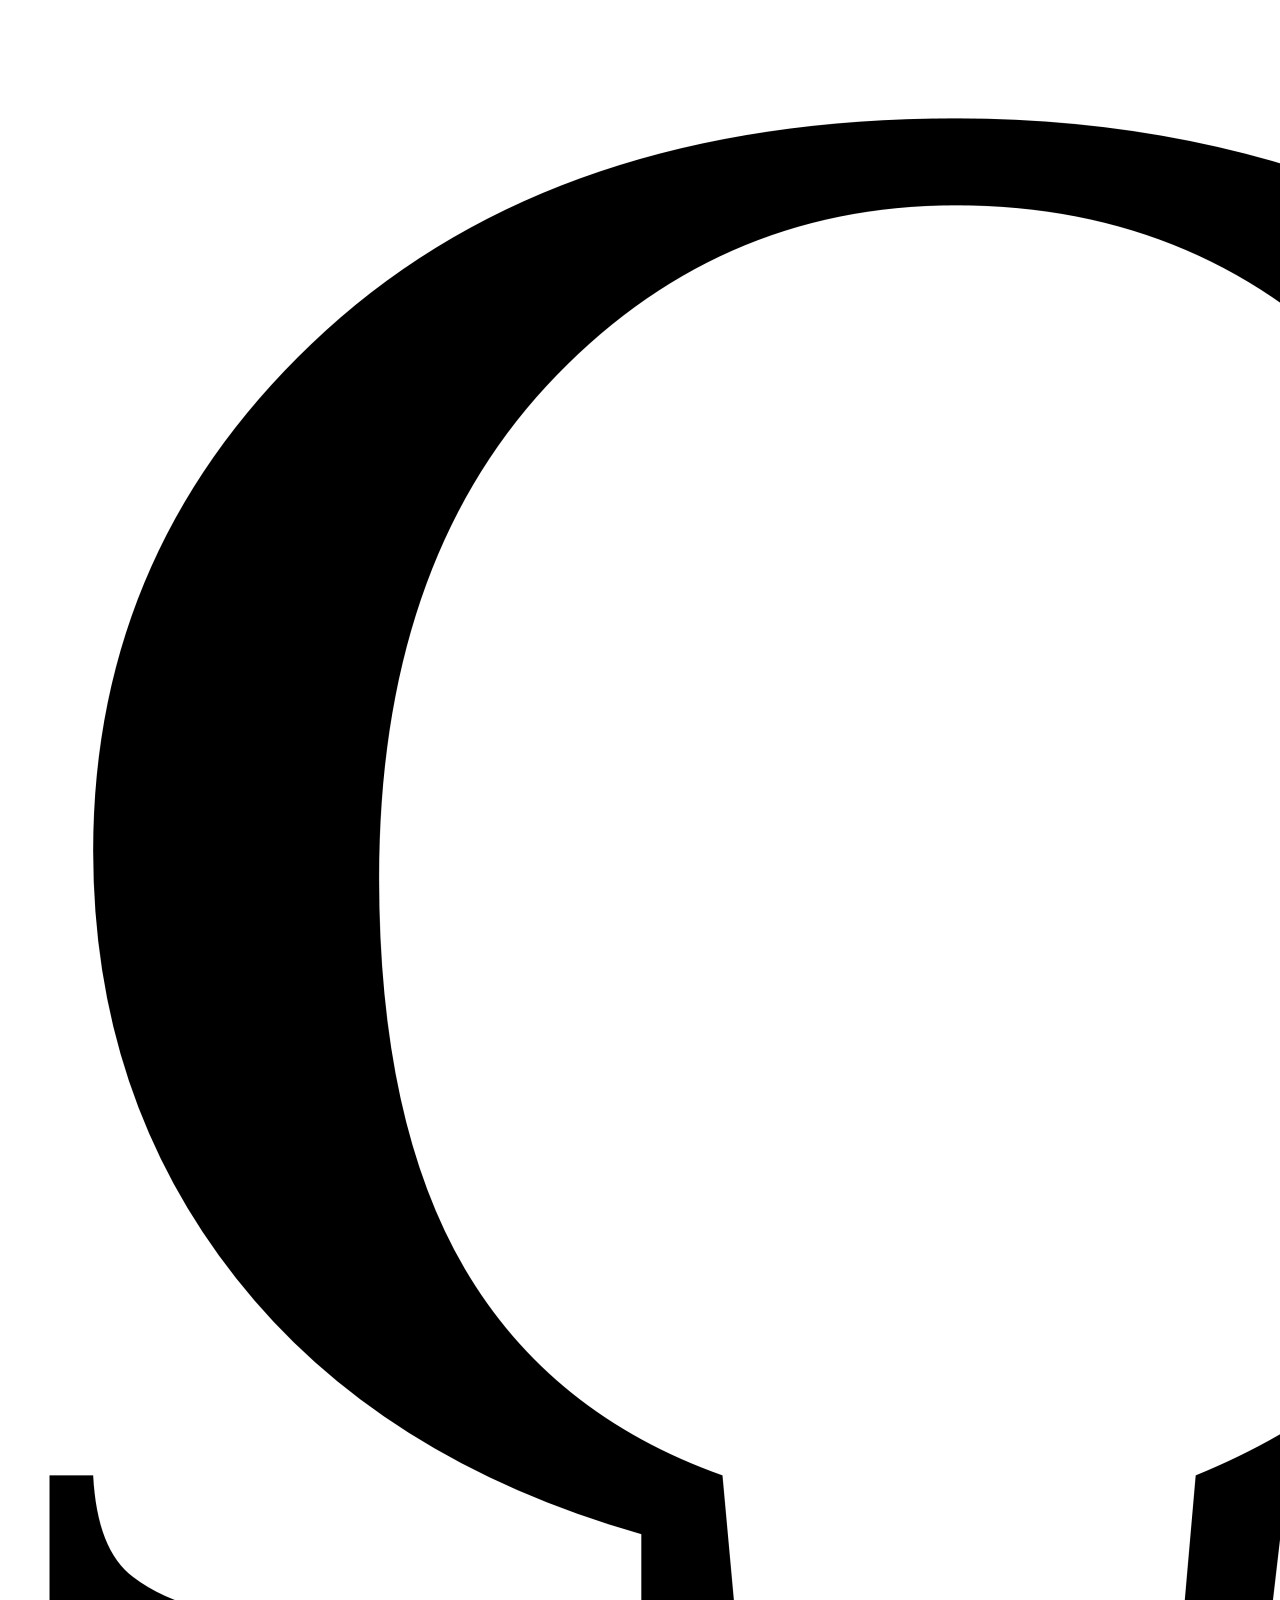
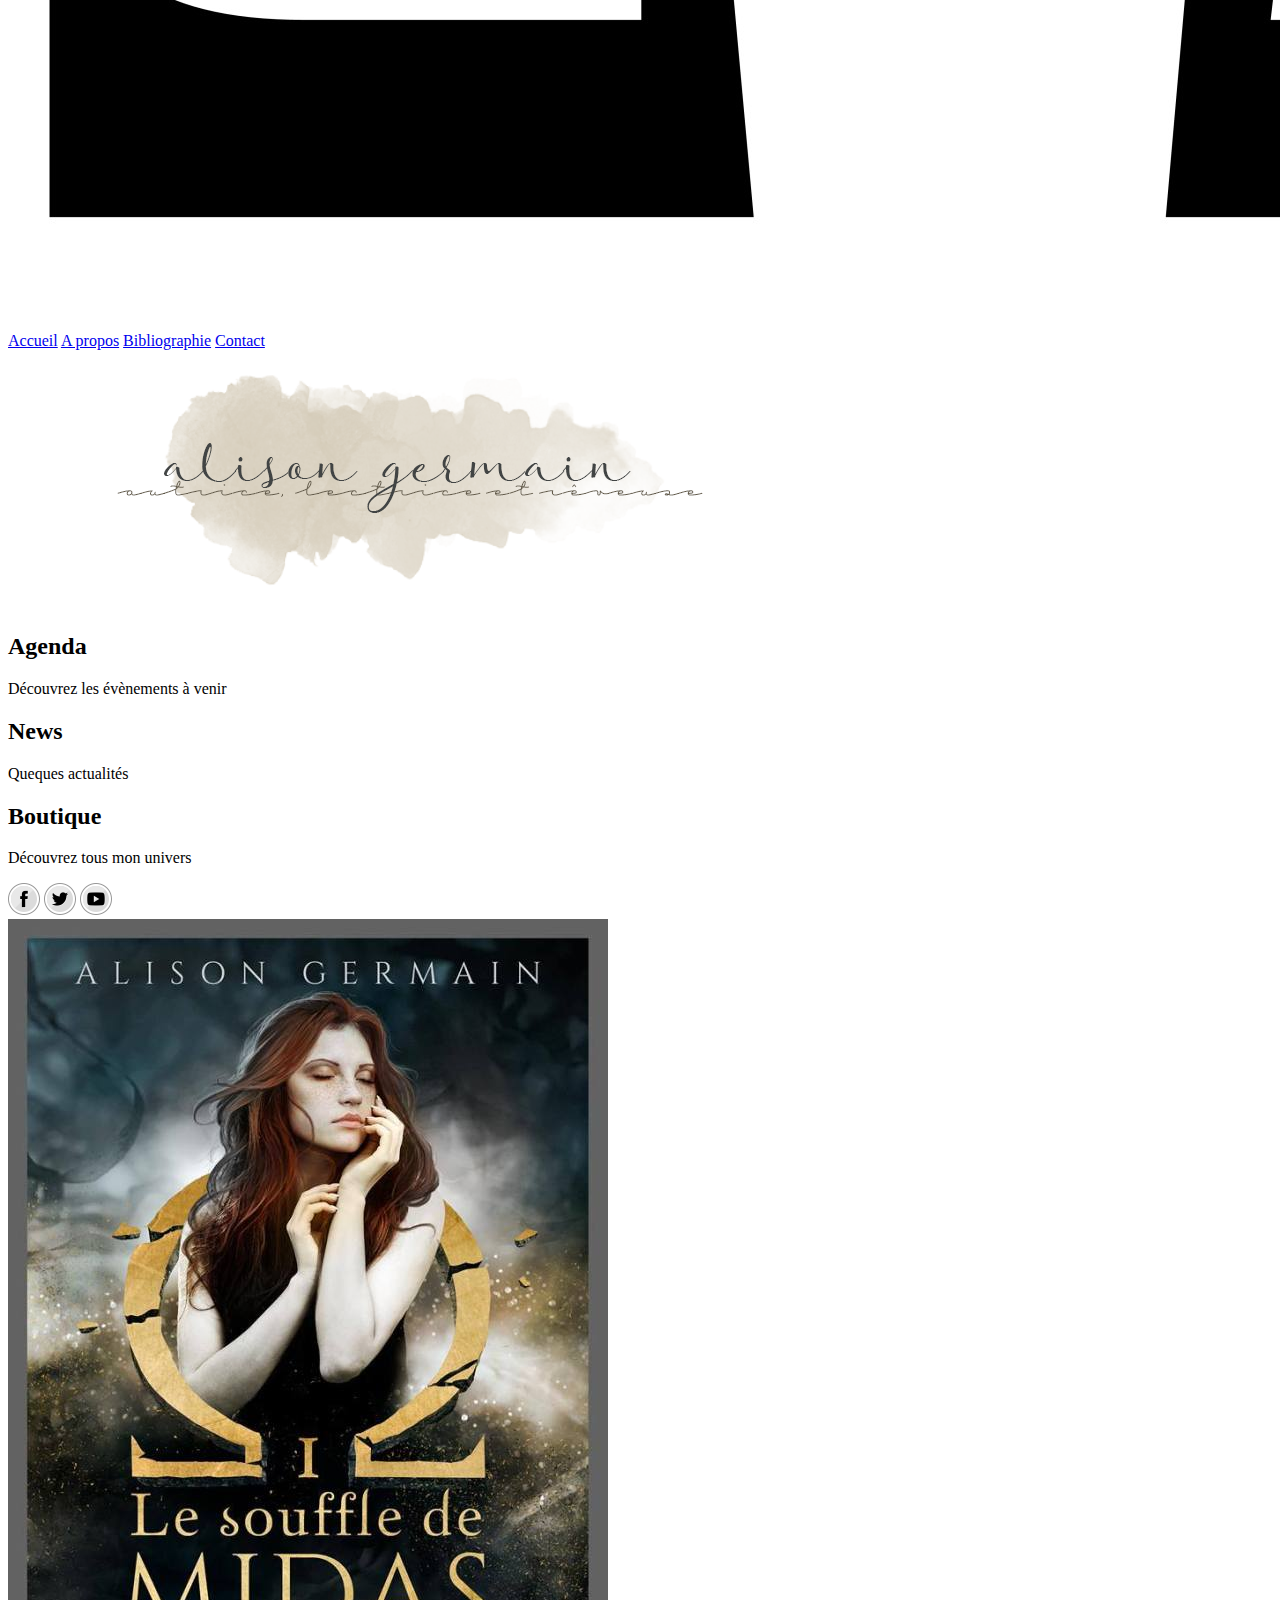
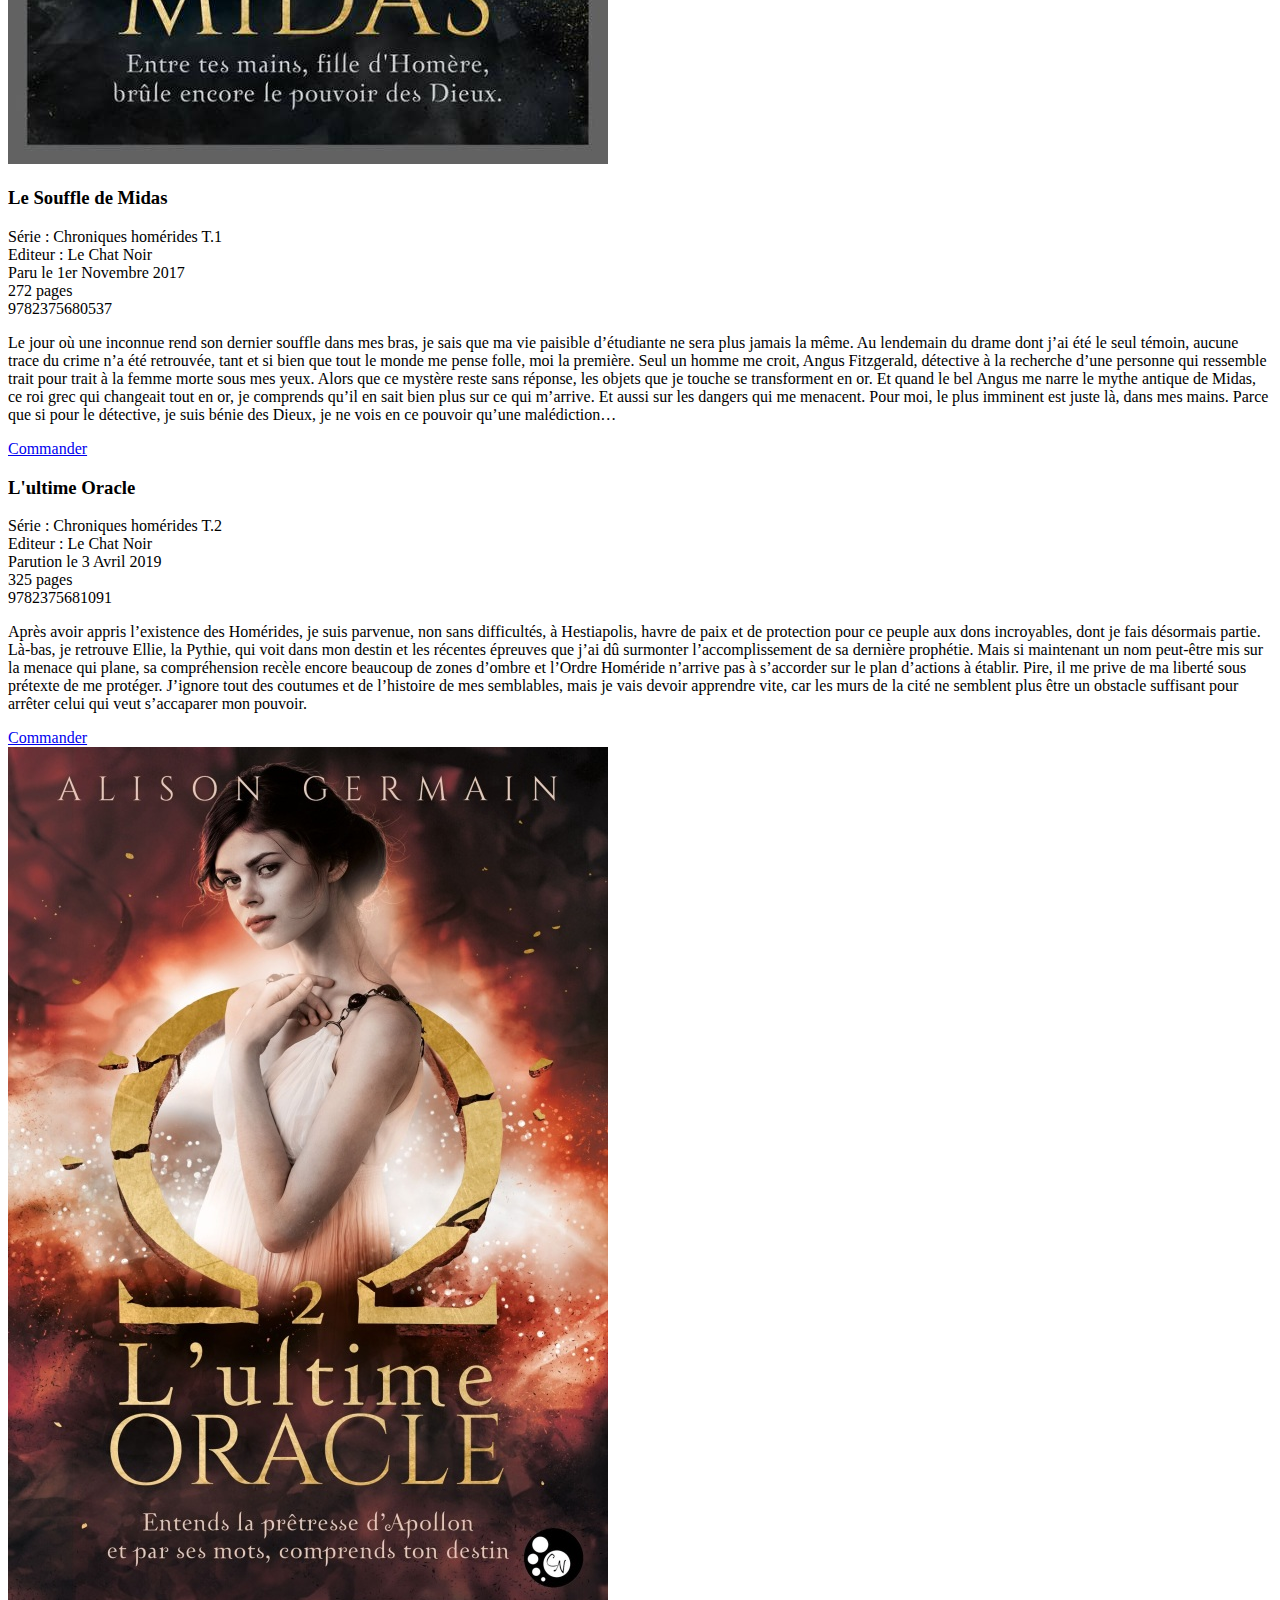
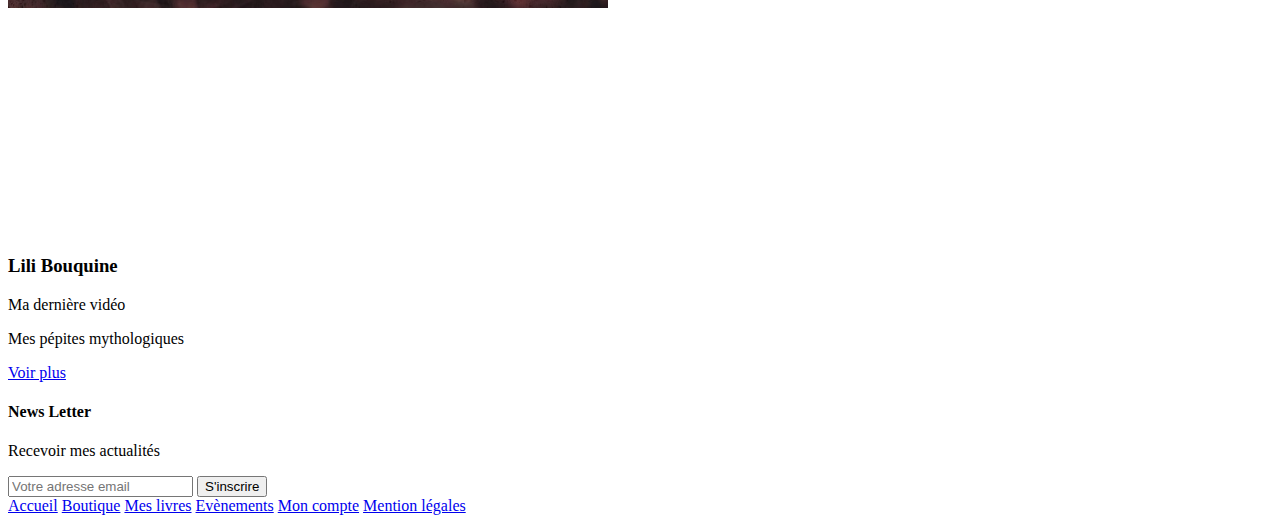
==== SIte Alison Germain/index.html @ 50f65a3e "Ajout site Alison 1.0" ====
<!DOCTYPE html>
<html lang="fr">
<head>
    <meta charset="UTF-8">
    <meta http-equiv="X-UA-Compatible" content="IE=edge">
    <meta name="viewport" content="width=device-width, initial-scale=1.0">
    <title>Alison GERMAIN</title>
    <meta name="description" content="Site d'Alison Germain">
    <link rel="stylesheet" href="assets/css/reset.css">
    <link rel="stylesheet" href="assets/css/style.css">
    <link rel="icon" href="assets/img/logo2.png">
</head>
<body>
    <header>
        <nav class="container">
            <a href="#index.html" id="logo" class="fl">
                <img src="assets/img/logo2.png" alt="logo">
            </a>
            <a href="index.html" class="lien-nav fl">Accueil</a>
            <a href="https://alisongrn.wordpress.com/a-propos/" class="lien-nav fl">A propos</a>
            <a href="https://alisongrn.wordpress.com/mes-romans/"class="lien-nav fl">Bibliographie</a>
            <a href="https://alisongrn.wordpress.com/contact/" class="lien-nav fl">Contact</a>
        </nav>
    </header>
    <main>
        <section>
            <article class="container">
                <img src="assets/img/baniere.png" alt="baniere">                
            </article>
        </section>  
        <section class="container">
            <article class="fl">
                <a href="agenda.html"></a>
                <h2>Agenda</h2>
                <p>Découvrez les évènements à venir</p>               
            </article>
            <article class="fl">
                <a href="actu.html"></a>
                <h2>News</h2>
                <p>Queques actualités</p>              
            </article>
            <article class="fl">
                <a href="catalogue.html"></a>
                <h2>Boutique</h2>
                <p>Découvrez tous mon univers</p>          
            </article>
            <div>
               <a href="https://www.facebook.com/LiliBouquine/" id="social"><img src="assets/img/facebook.png" alt="facebook" title="Lien vers Facebook"></a>
               <a href="https://twitter.com/lilibouquine" id="social"><img src="assets/img/twitter.png" alt="twitter" srcset="" title="Lien vers Twitter"></a>
               <a href="https://www.youtube.com/channel/UC3Tr4hAYtgoUDI4ZVPq2H_A" id="social"><img src="assets/img/youtube.png" alt="youtube" srcset="" title="Lien vers Youtube"></a>
            </div>
        </section>
        <section>
            <div class="container">
                <article>
                    <img src="assets/img/souffle-de-midas-couv.jpg" alt="" class="fl">
                    <div class="fr">
                        <h3>Le Souffle de Midas</h3>
                        <p>
                            Série : Chroniques homérides T.1 <br> Editeur : Le Chat Noir <br> Paru le 1er Novembre 2017 <br>
272 pages <br> 9782375680537
                        </p>
                        <p>
                            Le jour où une inconnue rend son dernier souffle dans mes bras, je sais que ma vie paisible d’étudiante ne sera plus jamais la même. Au lendemain du drame dont j’ai été le seul témoin, aucune trace du crime n’a été retrouvée, tant et si bien que tout le monde me pense folle, moi la première. Seul un homme me croit, Angus Fitzgerald, détective à la recherche d’une personne qui ressemble trait pour trait à la femme morte sous mes yeux.

Alors que ce mystère reste sans réponse, les objets que je touche se transforment en or. Et quand le bel Angus me narre le mythe antique de Midas, ce roi grec qui changeait tout en or, je comprends qu’il en sait bien plus sur ce qui m’arrive. Et aussi sur les dangers qui me menacent. Pour moi, le plus imminent est juste là, dans mes mains. Parce que si pour le détective, je suis bénie des Dieux, je ne vois en ce pouvoir qu’une malédiction…
                        </p>
                        <a href="http://www.editionsduchatnoir.fr/catalogue/feline/souffle-de-midas/" class="btn">Commander </a>
                    </div>
                </article>
                <article>
                    <div class="fl">
                        <h3>L'ultime Oracle</h3>
                        <p>
                            Série : Chroniques homérides T.2 <br> Editeur : Le Chat Noir <br> Parution le 3 Avril 2019 <br> 325 pages <br> 9782375681091
                        </p>
                        <p>
                            Après avoir appris l’existence des Homérides, je suis parvenue, non sans difficultés, à Hestiapolis, havre de paix et de protection pour ce peuple aux dons incroyables, dont je fais désormais partie. Là-bas, je retrouve Ellie, la Pythie, qui voit dans mon destin et les récentes épreuves que j’ai dû surmonter l’accomplissement de sa dernière prophétie. Mais si maintenant un nom peut-être mis sur la menace qui plane, sa compréhension recèle encore beaucoup de zones d’ombre et l’Ordre Homéride n’arrive pas à s’accorder sur le plan d’actions à établir. Pire, il me prive de ma liberté sous prétexte de me protéger. J’ignore tout des coutumes et de l’histoire de mes semblables, mais je vais devoir apprendre vite, car les murs de la cité ne semblent plus être un obstacle suffisant pour arrêter celui qui veut s’accaparer mon pouvoir.
                        </p>
                        <a href="https://www.editionsduchatnoir.fr/catalogue/feline/lultime-oracle/" class="btn">Commander</a>
                    </div>
                    <img src="assets/img/ultimeoracle.jpg" alt="" class="fr">
                </article>
                <article>
                        <iframe width="350" height="220" src="https://www.youtube.com/embed/g5sO3A6rAE8" title="YouTube video player" frameborder="0" allow="accelerometer; autoplay; clipboard-write; encrypted-media; gyroscope; picture-in-picture" allowfullscreen></iframe>
                    <div class="fr">
                        <h3>Lili Bouquine</h3>
                        <p>Ma dernière vidéo</p>
                        <p>
                            Mes pépites mythologiques
                        </p>
                        <a href="https://www.youtube.com/user/drawinthecity" class="btn">Voir plus</a>
                    </div>
                </article>
            </div>
        </section>
       
    </main>
    <footer>
        <div class="container">
            <h4>News Letter</h4>
            <p>
                Recevoir mes actualités
            </p>
            <form action="send.php" method="post">
                <input type="email" name="newsletter" id="newsletter" placeholder="Votre adresse email">
                <input type="submit" value="S'inscrire">
            </form>
            <nav class="container">
                <a href="index.html" class="fl">Accueil</a>
                <a href="boutique.html" class="fl">Boutique</a>
                <a href="livre.html"class="fl">Mes livres</a>
                <a href="evenements.html" class="fl">Evènements</a>
                <a href="moncompte.html" class="fl">Mon compte</a>
                <a href="mentionlegales.html" class="fl">Mention légales</a>
            </nav>
        </div>
    </footer>
</body>
</html>
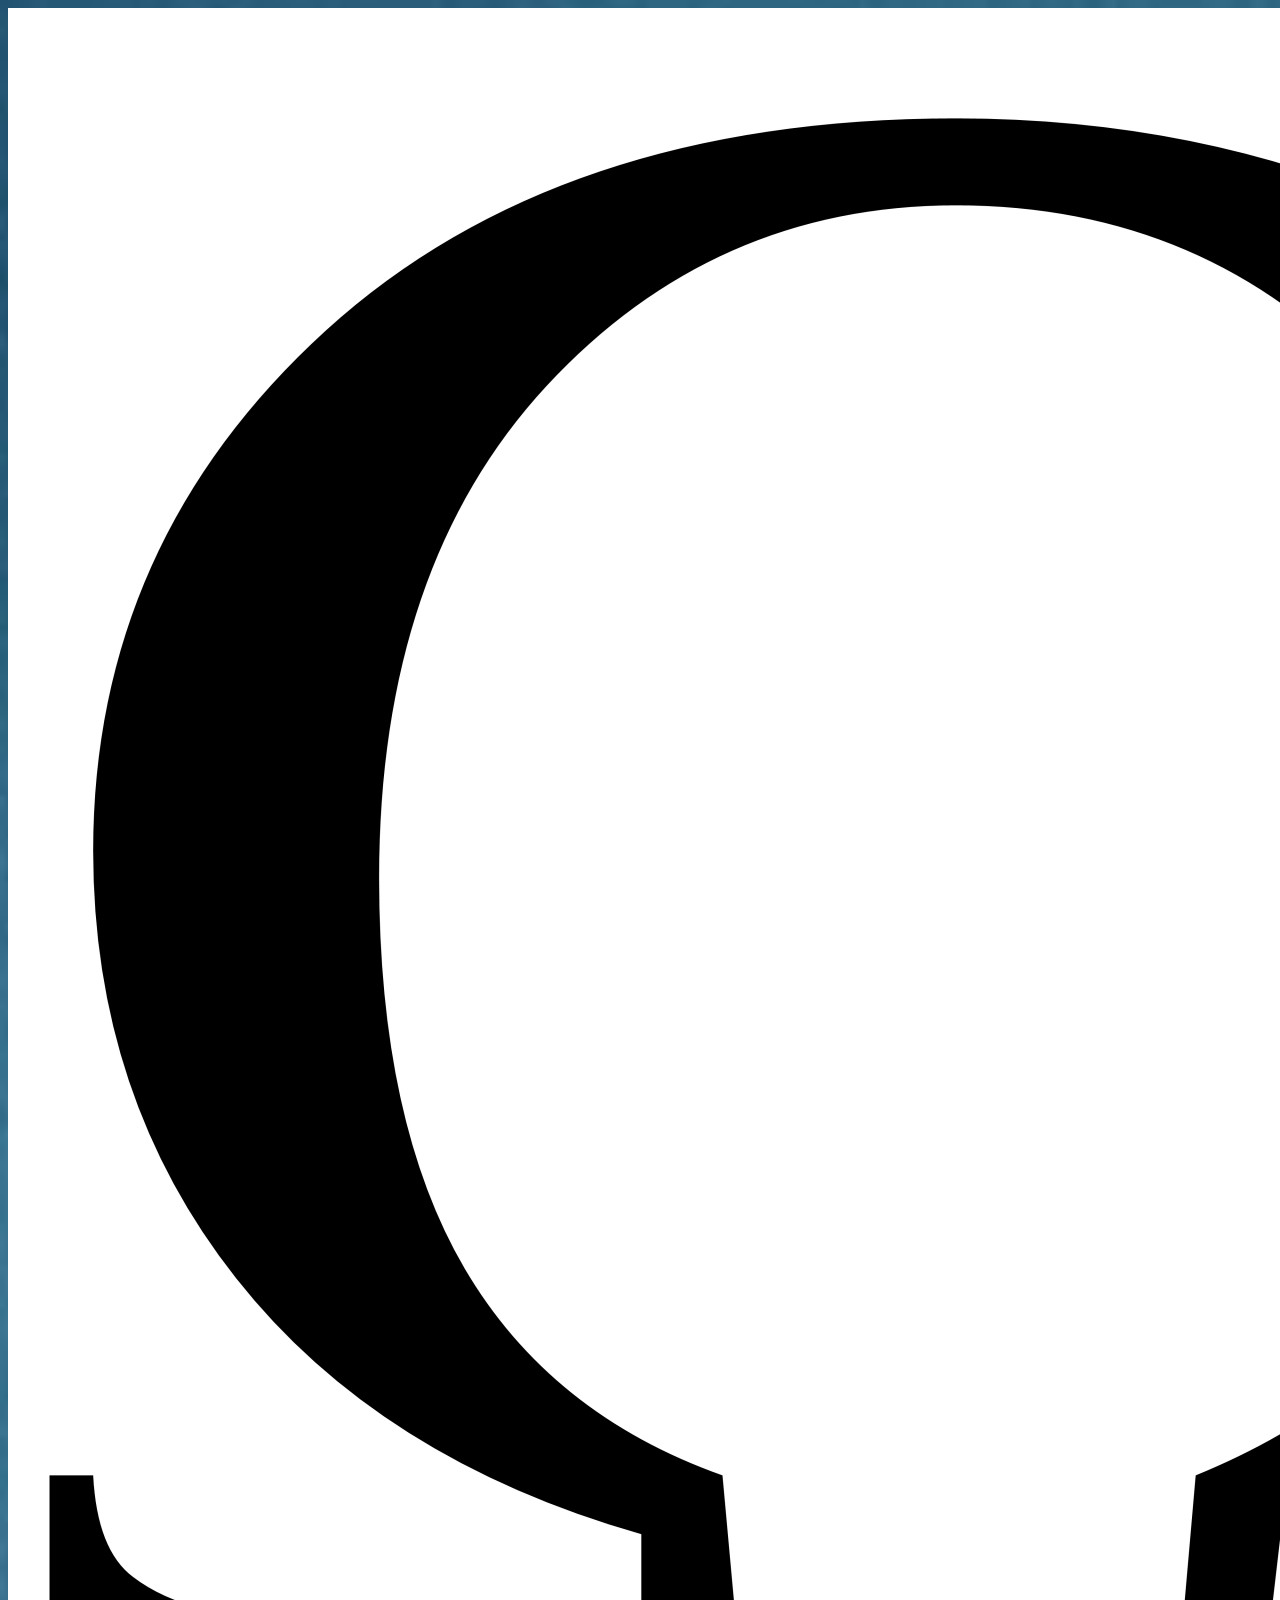
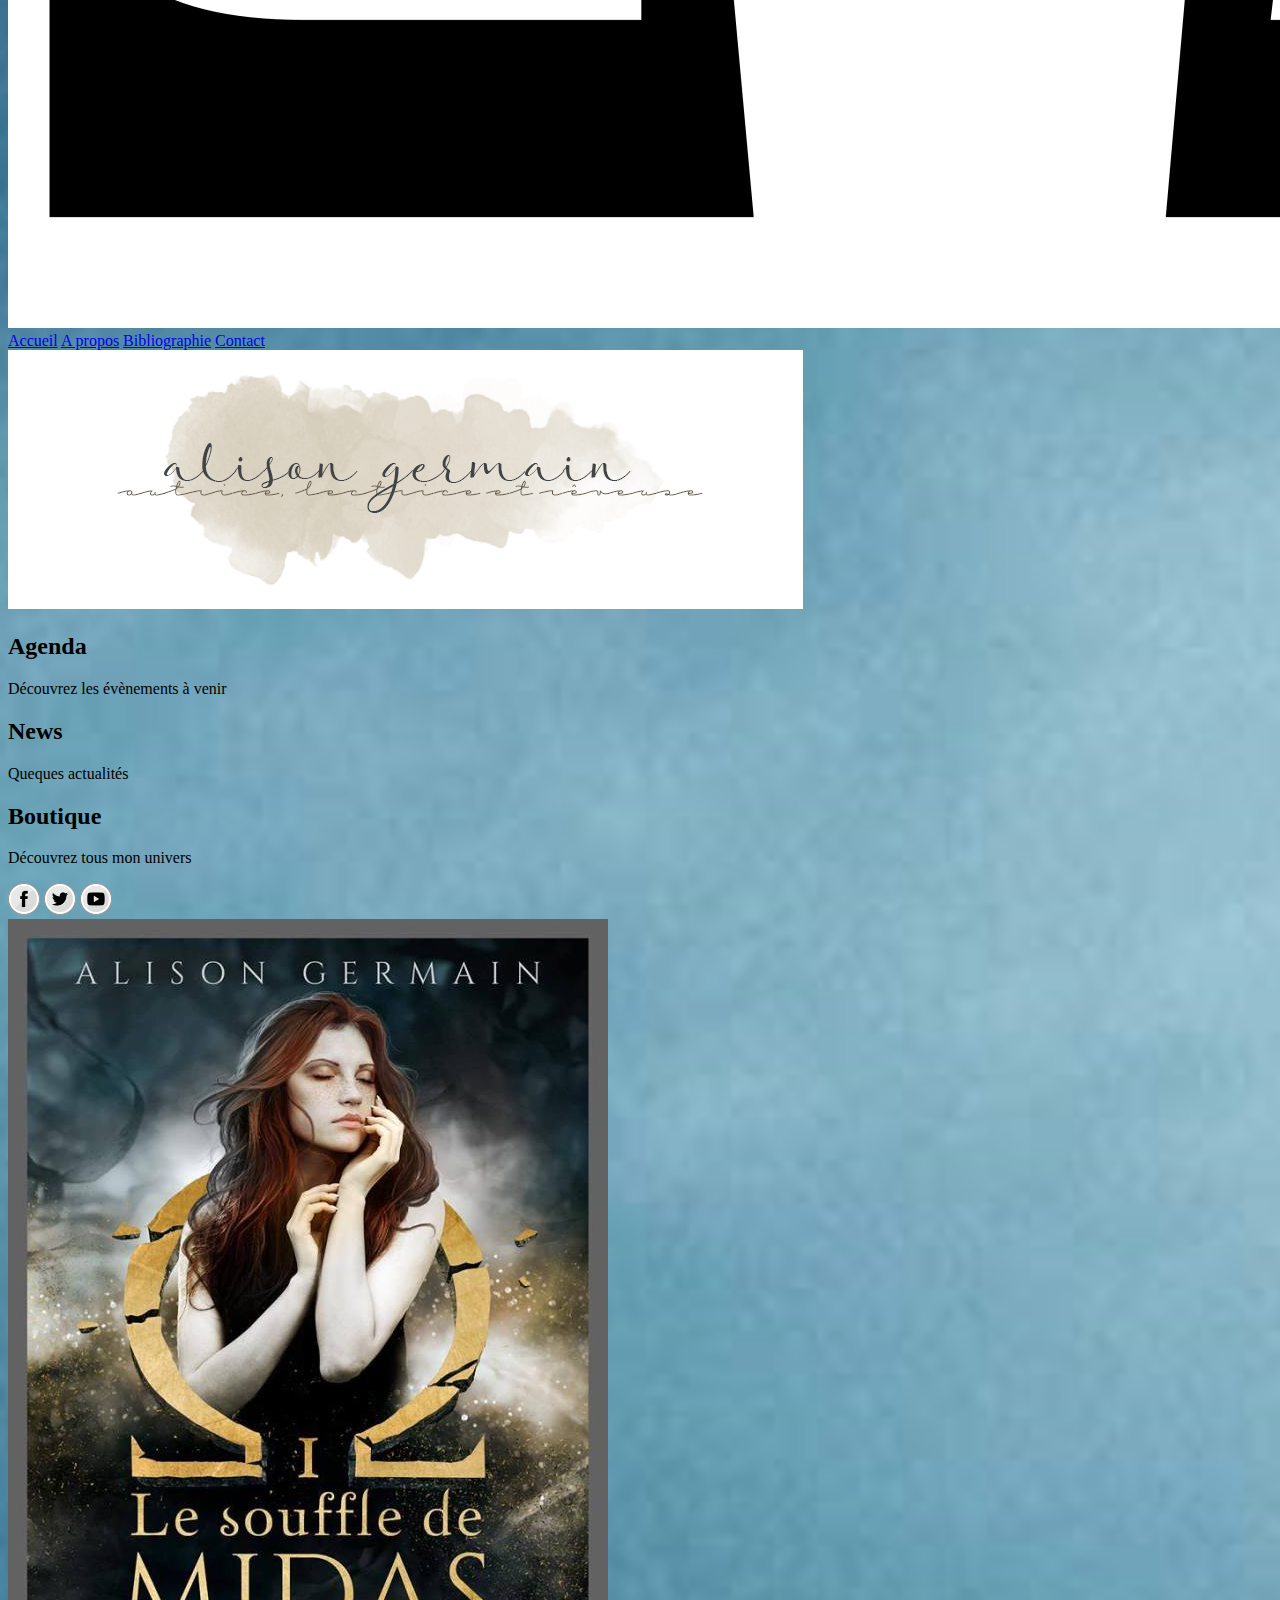
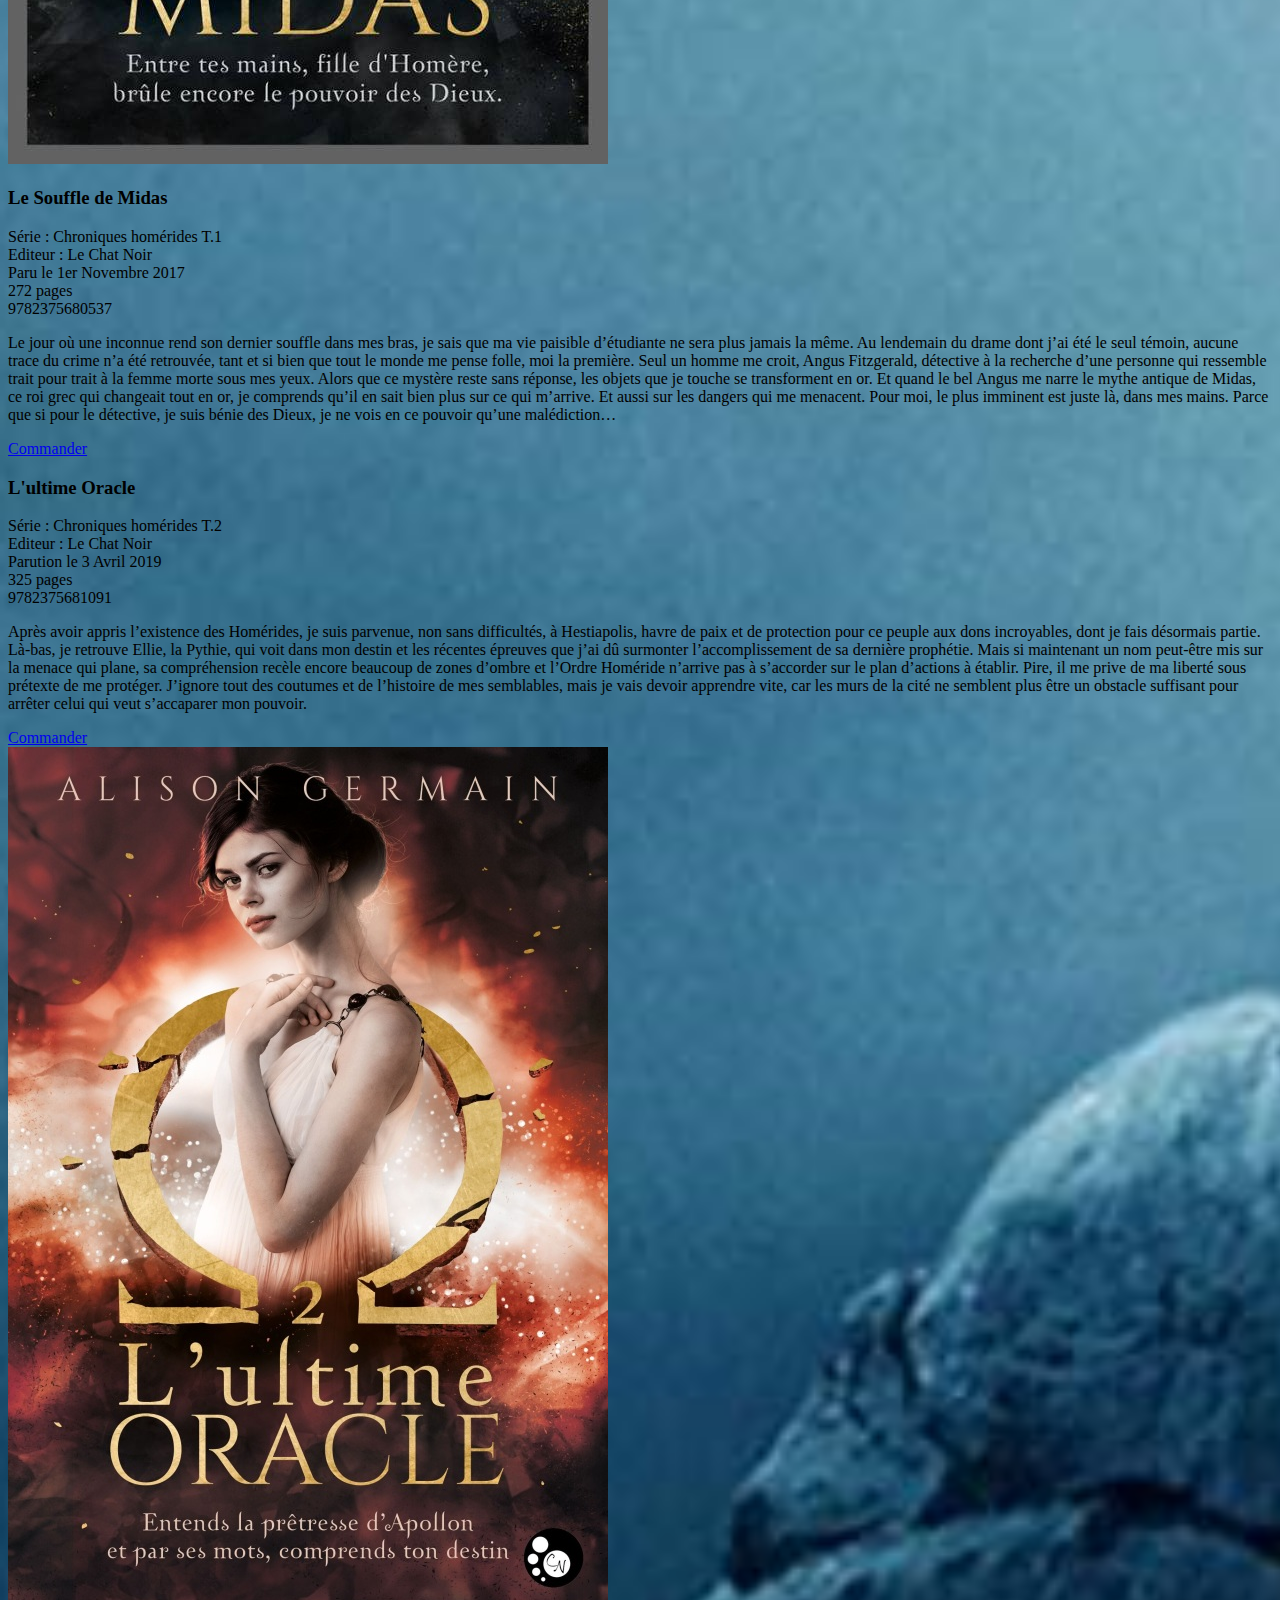
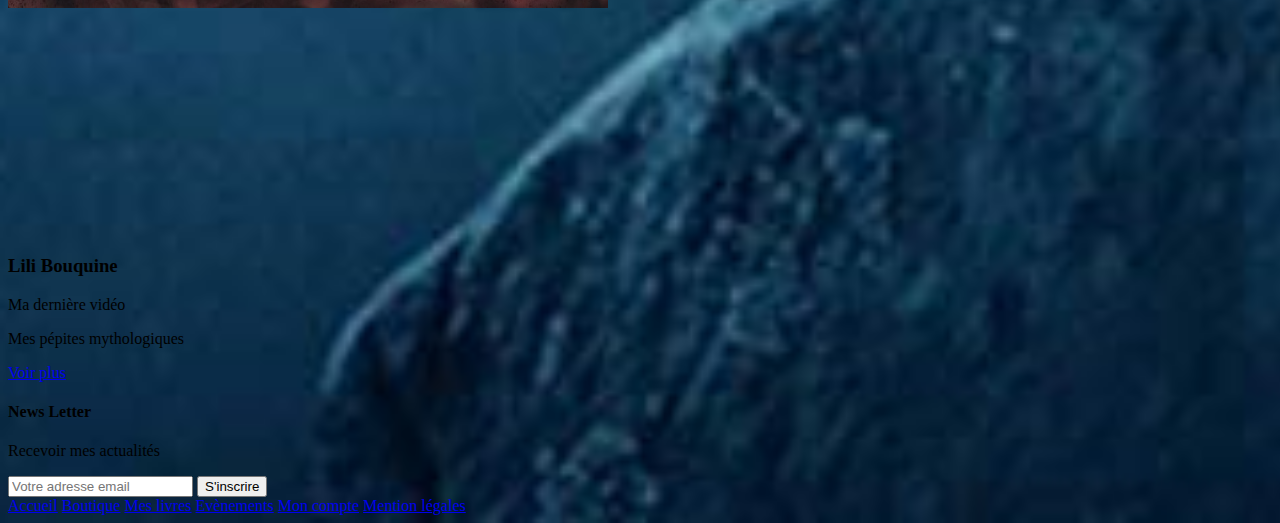
==== commit 8e8ae94f: "Correctif site" ====
--- a/SIte Alison Germain/index.html
+++ b/SIte Alison Germain/index.html
@@ -9,6 +9,14 @@
     <link rel="stylesheet" href="assets/css/reset.css">
     <link rel="stylesheet" href="assets/css/style.css">
     <link rel="icon" href="assets/img/logo2.png">
+    <link rel="preconnect" href="https://fonts.googleapis.com">
+    <link rel="preconnect" href="https://fonts.gstatic.com" crossorigin>
+    <link href="https://fonts.googleapis.com/css2?family=Montserrat+Alternates:wght@800&family=Oooh+Baby&display=swap" rel="stylesheet">
+    <style>
+        body{background-image: url(assets/img/chat.png);
+        background-repeat: no-repeat;
+        background-size: cover;}
+    </style>
 </head>
 <body>
     <header>
@@ -35,7 +43,7 @@
                 <p>Découvrez les évènements à venir</p>               
             </article>
             <article class="fl">
-                <a href="actu.html"></a>
+                <a href="https://alisongrn.wordpress.com/"></a>
                 <h2>News</h2>
                 <p>Queques actualités</p>              
             </article>
